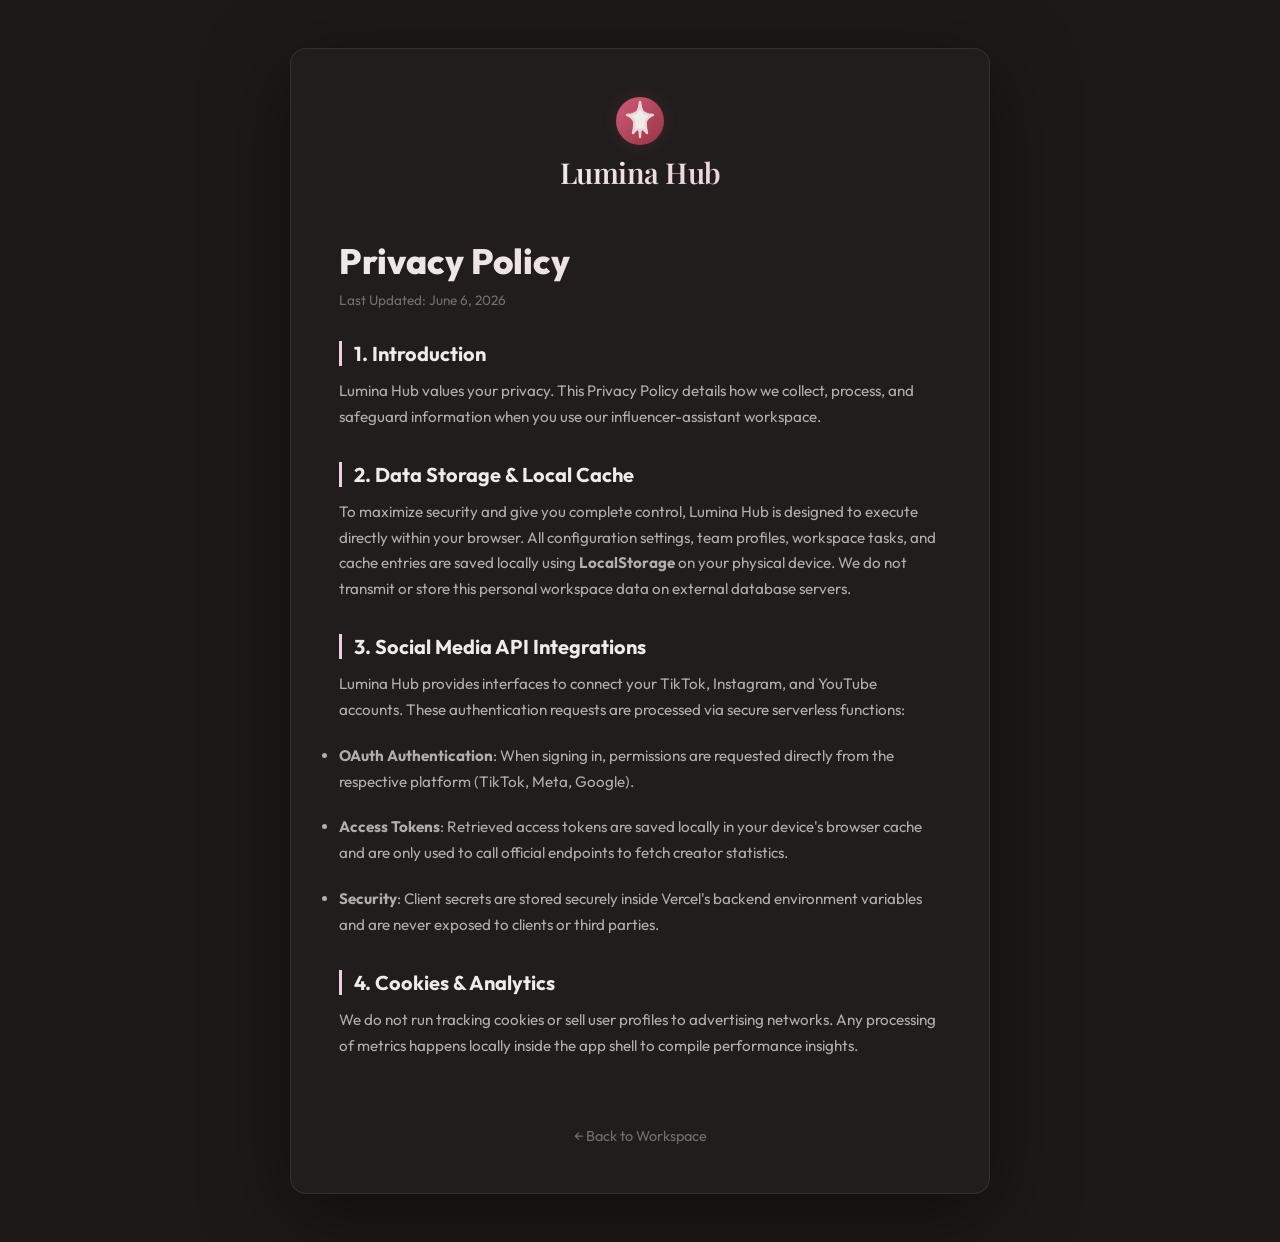
==== privacy.html @ af42b3f9 "Convert Privacy Policy and Terms of Service into separate web pages (privacy.html and terms.html)" ====
<!DOCTYPE html>
<html lang="en">
<head>
  <meta charset="UTF-8">
  <meta name="viewport" content="width=device-width, initial-scale=1.0">
  <title>Privacy Policy - Lumina Hub</title>
  <link rel="stylesheet" href="css/style.css">
  <link href="https://fonts.googleapis.com/css2?family=Outfit:wght@300;400;500;600;700;800&family=Playfair+Display:ital,wght@0,600;1,400&display=swap" rel="stylesheet">
  <style>
    body {
      background: #1e1919;
      color: #efebe7;
      min-height: 100vh;
      display: flex;
      flex-direction: column;
      align-items: center;
      padding: 3rem 1.5rem;
      font-family: 'Outfit', sans-serif;
    }
    .page-container {
      width: 100%;
      max-width: 700px;
      background: rgba(255, 255, 255, 0.02);
      border: 1px solid var(--cradle-pink-low);
      border-radius: var(--border-radius-lg);
      padding: 3rem;
      box-shadow: 0 20px 80px rgba(0,0,0,0.5);
    }
    .logo-header {
      text-align: center;
      margin-bottom: 3rem;
      display: flex;
      flex-direction: column;
      align-items: center;
      gap: 0.5rem;
    }
    .logo-icon {
      width: 48px;
      height: 48px;
    }
    .logo-text {
      font-family: 'Playfair Display', serif;
      font-size: 1.8rem;
      font-weight: 600;
      color: var(--white-alyssum);
    }
    h1 {
      font-size: 2.2rem;
      font-weight: 800;
      margin-bottom: 0.5rem;
      background: linear-gradient(135deg, var(--white-alyssum), var(--cradle-pink));
      -webkit-background-clip: text;
      -webkit-text-fill-color: transparent;
    }
    .last-updated {
      font-size: 0.85rem;
      color: var(--text-muted);
      margin-bottom: 2rem;
    }
    h2 {
      font-size: 1.25rem;
      color: var(--white-alyssum);
      margin-top: 2rem;
      margin-bottom: 0.75rem;
      font-weight: 700;
      border-left: 3px solid var(--cradle-pink);
      padding-left: 0.75rem;
    }
    p, li {
      font-size: 0.95rem;
      color: var(--text-secondary);
      line-height: 1.7;
      margin-bottom: 1.25rem;
    }
    a {
      color: var(--cradle-pink);
      text-decoration: none;
      transition: opacity 0.2s;
    }
    a:hover {
      opacity: 0.8;
    }
    .back-btn {
      display: inline-flex;
      align-items: center;
      gap: 0.5rem;
      margin-top: 3rem;
      font-size: 0.9rem;
      color: var(--text-muted);
      cursor: pointer;
    }
  </style>
</head>
<body>

  <div class="page-container">
    <div class="logo-header">
      <div class="logo-icon">
        <svg viewBox="0 0 24 24" fill="none" stroke="var(--cradle-pink)" stroke-width="1.2" stroke-linecap="round" stroke-linejoin="round" xmlns="http://www.w3.org/2000/svg" style="width:100%; height:100%;">
          <path d="M 12,2.5 C 12.5,7 13,8.5 18.5,9 C 14,11 14.5,13 15.5,18 C 13,15 12,15.5 12,20 C 12,15.5 11,15 8.5,18 C 9.5,13 10,11 5.5,9 C 11,8.5 11.5,7 12,2.5 Z" />
        </svg>
      </div>
      <div class="logo-text">Lumina Hub</div>
    </div>

    <h1>Privacy Policy</h1>
    <div class="last-updated">Last Updated: June 6, 2026</div>

    <h2>1. Introduction</h2>
    <p>Lumina Hub values your privacy. This Privacy Policy details how we collect, process, and safeguard information when you use our influencer-assistant workspace.</p>

    <h2>2. Data Storage & Local Cache</h2>
    <p>To maximize security and give you complete control, Lumina Hub is designed to execute directly within your browser. All configuration settings, team profiles, workspace tasks, and cache entries are saved locally using <strong>LocalStorage</strong> on your physical device. We do not transmit or store this personal workspace data on external database servers.</p>

    <h2>3. Social Media API Integrations</h2>
    <p>Lumina Hub provides interfaces to connect your TikTok, Instagram, and YouTube accounts. These authentication requests are processed via secure serverless functions:
      <ul>
        <li><strong>OAuth Authentication</strong>: When signing in, permissions are requested directly from the respective platform (TikTok, Meta, Google).</li>
        <li><strong>Access Tokens</strong>: Retrieved access tokens are saved locally in your device's browser cache and are only used to call official endpoints to fetch creator statistics.</li>
        <li><strong>Security</strong>: Client secrets are stored securely inside Vercel's backend environment variables and are never exposed to clients or third parties.</li>
      </ul>
    </p>

    <h2>4. Cookies & Analytics</h2>
    <p>We do not run tracking cookies or sell user profiles to advertising networks. Any processing of metrics happens locally inside the app shell to compile performance insights.</p>

    <div style="text-align: center;">
      <a href="index.html" class="back-btn">
        ← Back to Workspace
      </a>
    </div>
  </div>

</body>
</html>
---- css/style.css ----
/* Lumina Hub Premium Styling */
@import url('https://fonts.googleapis.com/css2?family=Outfit:wght@300;400;500;600;700;800&display=swap');

:root {
  /* Pantone Color Palette */
  --bg-dark: #2c201e;         /* Deeper version of Java for primary background */
  --bg-card: rgba(67, 51, 49, 0.45); /* Java base with opacity for glassmorphism */
  --java-solid: #433331;      /* Java solid */
  --fruit-dove: #CF5C78;      /* Vibrant rose pink */
  --deep-claret: #973443;     /* Deep wine red */
  --cradle-pink: #EDD0DD;     /* Soft pale pink */
  --white-alyssum: #EFEBE7;   /* Warm off-white */
  
  /* Semi-transparent variations */
  --fruit-dove-glow: rgba(207, 92, 120, 0.15);
  --deep-claret-glow: rgba(151, 52, 67, 0.25);
  --cradle-pink-low: rgba(237, 208, 221, 0.1);
  --cradle-pink-mid: rgba(237, 208, 221, 0.25);
  
  /* Text colors */
  --text-primary: #EFEBE7;
  --text-secondary: rgba(239, 235, 231, 0.7);
  --text-muted: rgba(239, 235, 231, 0.4);
  
  /* Layout */
  --sidebar-width: 260px;
  --border-radius-lg: 16px;
  --border-radius-md: 12px;
  --border-radius-sm: 8px;
  --transition-smooth: all 0.3s cubic-bezier(0.4, 0, 0.2, 1);
}

* {
  box-sizing: border-box;
  margin: 0;
  padding: 0;
  font-family: 'Outfit', sans-serif;
  scrollbar-width: thin;
  scrollbar-color: var(--deep-claret) var(--java-solid);
}

/* Custom scrollbar for Webkit */
::-webkit-scrollbar {
  width: 8px;
  height: 8px;
}
::-webkit-scrollbar-track {
  background: var(--bg-dark);
}
::-webkit-scrollbar-thumb {
  background: var(--deep-claret);
  border-radius: 4px;
}
::-webkit-scrollbar-thumb:hover {
  background: var(--fruit-dove);
}

body {
  background-color: var(--bg-dark);
  background-image: 
    radial-gradient(at 0% 0%, rgba(207, 92, 120, 0.15) 0px, transparent 50%),
    radial-gradient(at 100% 100%, rgba(151, 52, 67, 0.15) 0px, transparent 50%);
  background-attachment: fixed;
  color: var(--text-primary);
  min-height: 100vh;
  display: flex;
  overflow-x: hidden;
}

/* App Wrapper */
.app-container {
  display: flex;
  width: 100%;
  min-height: 100vh;
}

/* Sidebar Styling */
.sidebar {
  width: var(--sidebar-width);
  background: rgba(44, 32, 30, 0.85);
  backdrop-filter: blur(20px);
  border-right: 1px solid var(--cradle-pink-low);
  padding: 2rem 1.5rem;
  display: flex;
  flex-direction: column;
  position: fixed;
  height: 100vh;
  z-index: 100;
}

.logo-container {
  display: flex;
  align-items: center;
  gap: 0.75rem;
  margin-bottom: 3rem;
}

.logo-icon {
  width: 40px;
  height: 40px;
  background: linear-gradient(135deg, var(--fruit-dove), var(--deep-claret));
  border-radius: 50%;
  display: flex;
  align-items: center;
  justify-content: center;
  box-shadow: 0 0 15px var(--fruit-dove-glow);
}

.logo-icon svg {
  fill: var(--white-alyssum);
  width: 20px;
  height: 20px;
}

.logo-text {
  font-size: 1.5rem;
  font-weight: 800;
  letter-spacing: -0.5px;
  background: linear-gradient(135deg, var(--white-alyssum), var(--cradle-pink));
  -webkit-background-clip: text;
  -webkit-text-fill-color: transparent;
}

.nav-menu {
  list-style: none;
  display: flex;
  flex-direction: column;
  gap: 0.5rem;
  flex-grow: 1;
}

.nav-item button {
  width: 100%;
  background: none;
  border: none;
  color: var(--text-secondary);
  padding: 0.85rem 1rem;
  border-radius: var(--border-radius-md);
  cursor: pointer;
  display: flex;
  align-items: center;
  gap: 1rem;
  font-size: 1rem;
  font-weight: 500;
  transition: var(--transition-smooth);
  text-align: left;
}

.nav-item button svg {
  width: 20px;
  height: 20px;
  stroke: var(--text-secondary);
  fill: none;
  stroke-width: 2;
  transition: var(--transition-smooth);
}

.nav-item.active button,
.nav-item button:hover {
  color: var(--text-primary);
  background: rgba(237, 208, 221, 0.08);
}

.nav-item.active button {
  background: linear-gradient(90deg, rgba(207, 92, 120, 0.15) 0%, rgba(151, 52, 67, 0.1) 100%);
  border-left: 3px solid var(--fruit-dove);
}

.nav-item.active button svg {
  stroke: var(--fruit-dove);
  filter: drop-shadow(0 0 4px var(--fruit-dove));
}

.user-profile {
  margin-top: auto;
  display: flex;
  align-items: center;
  gap: 0.75rem;
  padding-top: 1.5rem;
  border-top: 1px solid var(--cradle-pink-low);
}

.user-avatar {
  width: 44px;
  height: 44px;
  border-radius: 50%;
  background: linear-gradient(135deg, var(--cradle-pink), var(--fruit-dove));
  display: flex;
  align-items: center;
  justify-content: center;
  font-weight: 700;
  color: var(--java-solid);
  font-size: 1.1rem;
  border: 2px solid rgba(239, 235, 231, 0.2);
}

.user-info {
  display: flex;
  flex-direction: column;
}

.user-name {
  font-size: 0.95rem;
  font-weight: 600;
}

.user-role {
  font-size: 0.75rem;
  color: var(--text-muted);
}

/* Main Content Area */
.main-content {
  margin-left: var(--sidebar-width);
  padding: 2.5rem;
  flex-grow: 1;
  min-height: 100vh;
  width: calc(100% - var(--sidebar-width));
}

/* Page Headers */
.page-header {
  display: flex;
  justify-content: space-between;
  align-items: center;
  margin-bottom: 2rem;
  animation: fadeIn 0.5s ease-out;
}

.header-title h1 {
  font-size: 2.2rem;
  font-weight: 800;
  margin-bottom: 0.25rem;
  background: linear-gradient(135deg, var(--white-alyssum) 30%, var(--cradle-pink) 100%);
  -webkit-background-clip: text;
  -webkit-text-fill-color: transparent;
}

.header-title p {
  color: var(--text-secondary);
  font-size: 0.95rem;
}

.header-actions {
  display: flex;
  gap: 0.75rem;
}

/* Buttons */
.btn {
  padding: 0.75rem 1.25rem;
  border-radius: var(--border-radius-md);
  font-size: 0.95rem;
  font-weight: 600;
  cursor: pointer;
  transition: var(--transition-smooth);
  display: flex;
  align-items: center;
  gap: 0.5rem;
  border: none;
}

.btn-primary {
  background: linear-gradient(135deg, var(--fruit-dove), var(--deep-claret));
  color: var(--white-alyssum);
  box-shadow: 0 4px 15px rgba(151, 52, 67, 0.3);
}

.btn-primary:hover {
  transform: translateY(-2px);
  box-shadow: 0 6px 20px rgba(207, 92, 120, 0.4);
}

.btn-secondary {
  background: rgba(239, 235, 231, 0.08);
  color: var(--text-primary);
  border: 1px solid var(--cradle-pink-low);
}

.btn-secondary:hover {
  background: rgba(239, 235, 231, 0.15);
}

.btn-outline {
  background: transparent;
  border: 1px solid var(--fruit-dove);
  color: var(--fruit-dove);
}

.btn-outline:hover {
  background: var(--fruit-dove-glow);
}

/* Glassmorphic Panel Cards */
.card {
  background: var(--bg-card);
  backdrop-filter: blur(16px);
  border: 1px solid var(--cradle-pink-low);
  border-radius: var(--border-radius-lg);
  padding: 1.5rem;
  box-shadow: 0 8px 32px 0 rgba(0, 0, 0, 0.25);
  transition: var(--transition-smooth);
}

.card:hover {
  border-color: var(--cradle-pink-mid);
  transform: translateY(-2px);
}

/* Dashboard Grid Layout */
.dashboard-grid {
  display: grid;
  grid-template-columns: repeat(3, 1fr);
  gap: 1.5rem;
  margin-bottom: 2rem;
}

.dashboard-card-wide {
  grid-column: span 2;
}

.dashboard-card-full {
  grid-column: span 3;
}

/* KPI Widgets */
.kpi-row {
  display: grid;
  grid-template-columns: repeat(4, 1fr);
  gap: 1.25rem;
  margin-bottom: 2rem;
}

.kpi-card {
  background: var(--bg-card);
  border: 1px solid var(--cradle-pink-low);
  border-radius: var(--border-radius-md);
  padding: 1.25rem;
  display: flex;
  flex-direction: column;
  gap: 0.5rem;
}

.kpi-title {
  font-size: 0.85rem;
  color: var(--text-secondary);
  font-weight: 500;
  text-transform: uppercase;
  letter-spacing: 0.5px;
}

.kpi-value {
  font-size: 1.8rem;
  font-weight: 700;
  color: var(--white-alyssum);
}

.kpi-change {
  font-size: 0.8rem;
  display: flex;
  align-items: center;
  gap: 0.25rem;
}

.kpi-change.positive {
  color: #5cf5be;
}

.kpi-change.neutral {
  color: var(--cradle-pink);
}

/* Reminders Widget */
.reminders-list {
  display: flex;
  flex-direction: column;
  gap: 0.75rem;
}

.reminder-item {
  display: flex;
  align-items: flex-start;
  gap: 0.75rem;
  padding: 0.75rem;
  border-radius: var(--border-radius-sm);
  background: rgba(239, 235, 231, 0.03);
  border-left: 3px solid var(--fruit-dove);
  transition: var(--transition-smooth);
}

.reminder-item.completed {
  opacity: 0.5;
  border-left-color: var(--text-muted);
  text-decoration: line-through;
}

.reminder-checkbox {
  margin-top: 3px;
  cursor: pointer;
  accent-color: var(--fruit-dove);
  width: 16px;
  height: 16px;
}

.reminder-content {
  flex-grow: 1;
}

.reminder-text {
  font-size: 0.9rem;
  font-weight: 500;
}

.reminder-meta {
  font-size: 0.75rem;
  color: var(--text-muted);
  margin-top: 0.25rem;
  display: flex;
  justify-content: space-between;
}

.reminder-delete {
  background: none;
  border: none;
  cursor: pointer;
  opacity: 0;
  transition: var(--transition-smooth);
}

.reminder-item:hover .reminder-delete {
  opacity: 1;
}

.reminder-delete svg {
  width: 14px;
  height: 14px;
  stroke: var(--fruit-dove);
}

/* Kanban Board Styling */
.kanban-board {
  display: grid;
  grid-template-columns: repeat(3, 1fr);
  gap: 1.5rem;
  margin-top: 1rem;
}

.kanban-column {
  background: rgba(67, 51, 49, 0.2);
  border: 1px solid var(--cradle-pink-low);
  border-radius: var(--border-radius-lg);
  padding: 1.25rem;
  display: flex;
  flex-direction: column;
  gap: 1rem;
  min-height: 500px;
}

.column-header {
  display: flex;
  justify-content: space-between;
  align-items: center;
  padding-bottom: 0.75rem;
  border-bottom: 1px solid var(--cradle-pink-low);
}

.column-title {
  font-size: 1.1rem;
  font-weight: 700;
  display: flex;
  align-items: center;
  gap: 0.5rem;
}

.column-count {
  font-size: 0.8rem;
  padding: 0.2rem 0.5rem;
  border-radius: 20px;
  background: var(--cradle-pink-low);
  color: var(--cradle-pink);
}

.kanban-cards {
  display: flex;
  flex-direction: column;
  gap: 0.75rem;
  flex-grow: 1;
  overflow-y: auto;
}

.task-card {
  background: var(--bg-card);
  border: 1px solid var(--cradle-pink-low);
  border-radius: var(--border-radius-md);
  padding: 1rem;
  cursor: grab;
  transition: var(--transition-smooth);
}

.task-card:hover {
  border-color: var(--fruit-dove);
  box-shadow: 0 4px 12px rgba(207, 92, 120, 0.15);
}

.task-card:active {
  cursor: grabbing;
}

.task-tags {
  display: flex;
  gap: 0.4rem;
  margin-bottom: 0.5rem;
  flex-wrap: wrap;
}

.tag {
  font-size: 0.7rem;
  padding: 0.15rem 0.4rem;
  border-radius: 4px;
  font-weight: 600;
  text-transform: uppercase;
}

.tag-platform {
  background: var(--deep-claret-glow);
  color: var(--cradle-pink);
}

.tag-assignee {
  background: rgba(207, 92, 120, 0.15);
  color: var(--fruit-dove);
}

.task-title {
  font-size: 0.95rem;
  font-weight: 600;
  margin-bottom: 0.75rem;
  color: var(--white-alyssum);
}

.task-footer {
  display: flex;
  justify-content: space-between;
  align-items: center;
  font-size: 0.75rem;
  color: var(--text-muted);
}

.task-due {
  display: flex;
  align-items: center;
  gap: 0.25rem;
}

/* Modals & Forms */
.modal-overlay {
  position: fixed;
  top: 0;
  left: 0;
  width: 100%;
  height: 100%;
  background: rgba(0, 0, 0, 0.6);
  backdrop-filter: blur(8px);
  display: flex;
  justify-content: center;
  align-items: center;
  z-index: 10000;
  opacity: 0;
  pointer-events: none;
  transition: var(--transition-smooth);
}

.modal-overlay.active {
  opacity: 1;
  pointer-events: all;
}

.modal {
  background: #372826;
  border: 1px solid var(--cradle-pink-mid);
  border-radius: var(--border-radius-lg);
  padding: 2rem;
  width: 100%;
  max-width: 500px;
  box-shadow: 0 10px 40px rgba(0, 0, 0, 0.5);
  transform: translateY(20px);
  transition: var(--transition-smooth);
}

.modal-overlay.active .modal {
  transform: translateY(0);
}

.modal-header {
  display: flex;
  justify-content: space-between;
  align-items: center;
  margin-bottom: 1.5rem;
}

.modal-header h2 {
  font-size: 1.5rem;
  font-weight: 700;
}

.modal-close {
  background: none;
  border: none;
  cursor: pointer;
  color: var(--text-secondary);
}

.form-group {
  margin-bottom: 1.25rem;
}

.form-group label {
  display: block;
  font-size: 0.85rem;
  font-weight: 600;
  margin-bottom: 0.5rem;
  color: var(--text-secondary);
}

.form-control {
  width: 100%;
  background: rgba(239, 235, 231, 0.05);
  border: 1px solid var(--cradle-pink-low);
  border-radius: var(--border-radius-sm);
  padding: 0.75rem 1rem;
  color: var(--text-primary);
  font-size: 0.95rem;
  outline: none;
  transition: var(--transition-smooth);
}

.form-control:focus {
  border-color: var(--fruit-dove);
  box-shadow: 0 0 8px var(--fruit-dove-glow);
  background: rgba(239, 235, 231, 0.08);
}

.form-row {
  display: grid;
  grid-template-columns: 1fr 1fr;
  gap: 1rem;
}

/* AI Studio Styles */
.ai-studio-grid {
  display: grid;
  grid-template-columns: 1fr 1.2fr;
  gap: 2rem;
}

.ai-output-container {
  display: flex;
  flex-direction: column;
  height: 100%;
}

.ai-output-card {
  flex-grow: 1;
  background: rgba(44, 32, 30, 0.6);
  border: 1px dashed var(--cradle-pink-mid);
  border-radius: var(--border-radius-lg);
  padding: 1.5rem;
  min-height: 350px;
  position: relative;
  overflow-y: auto;
}

.ai-placeholder {
  position: absolute;
  top: 50%;
  left: 50%;
  transform: translate(-50%, -50%);
  text-align: center;
  color: var(--text-muted);
  display: flex;
  flex-direction: column;
  align-items: center;
  gap: 1rem;
}

.ai-placeholder svg {
  width: 48px;
  height: 48px;
  stroke: var(--text-muted);
}

.ai-result {
  white-space: pre-wrap;
  line-height: 1.6;
  font-size: 1rem;
}

.ai-actions {
  display: flex;
  gap: 0.75rem;
  margin-top: 1rem;
}

/* AI Sparkle Icon Animations */
@keyframes sparkle {
  0% { transform: scale(1); opacity: 0.8; }
  50% { transform: scale(1.1); opacity: 1; filter: drop-shadow(0 0 8px var(--fruit-dove)); }
  100% { transform: scale(1); opacity: 0.8; }
}

.sparkle-icon {
  animation: sparkle 2s infinite ease-in-out;
}

/* Engagement Insights Analytics styles */
.insight-trend-header {
  display: flex;
  justify-content: space-between;
  align-items: center;
  margin-bottom: 1.5rem;
}

.insights-grid {
  display: grid;
  grid-template-columns: 1fr 1fr;
  gap: 1.5rem;
}

.insight-card {
  padding: 1.25rem;
  border-radius: var(--border-radius-lg);
}

.insight-card-working {
  background: rgba(92, 245, 190, 0.05);
  border: 1px solid rgba(92, 245, 190, 0.2);
}

.insight-card-notworking {
  background: rgba(207, 92, 120, 0.05);
  border: 1px solid rgba(207, 92, 120, 0.2);
}

.insight-card-title {
  font-size: 1.05rem;
  font-weight: 700;
  display: flex;
  align-items: center;
  gap: 0.5rem;
  margin-bottom: 1rem;
}

.insight-card-working .insight-card-title {
  color: #5cf5be;
}

.insight-card-notworking .insight-card-title {
  color: var(--fruit-dove);
}

.insight-list {
  display: flex;
  flex-direction: column;
  gap: 0.75rem;
  list-style: none;
}

.insight-list li {
  font-size: 0.9rem;
  line-height: 1.5;
  display: flex;
  align-items: flex-start;
  gap: 0.5rem;
}

.insight-list li::before {
  content: "•";
  font-size: 1.2rem;
  line-height: 1;
}

.insight-card-working li::before {
  color: #5cf5be;
}

.insight-card-notworking li::before {
  color: var(--fruit-dove);
}

.analytics-list-table {
  width: 100%;
  border-collapse: collapse;
  margin-top: 1.5rem;
}

.analytics-list-table th, 
.analytics-list-table td {
  padding: 1rem;
  text-align: left;
  border-bottom: 1px solid var(--cradle-pink-low);
}

.analytics-list-table th {
  font-weight: 600;
  color: var(--text-secondary);
  font-size: 0.85rem;
  text-transform: uppercase;
}

.analytics-list-table tr:hover td {
  background: rgba(239, 235, 231, 0.02);
}

/* Post Planner & Calendar */
.planner-grid {
  display: grid;
  grid-template-columns: repeat(7, 1fr);
  gap: 0.5rem;
}

.calendar-day-header {
  text-align: center;
  font-weight: 600;
  font-size: 0.85rem;
  color: var(--text-muted);
  padding: 0.5rem 0;
}

.calendar-cell {
  background: rgba(67, 51, 49, 0.25);
  border: 1px solid var(--cradle-pink-low);
  border-radius: var(--border-radius-sm);
  min-height: 110px;
  padding: 0.5rem;
  display: flex;
  flex-direction: column;
  gap: 0.5rem;
  transition: var(--transition-smooth);
}

.calendar-cell.today {
  border-color: var(--fruit-dove);
  background: rgba(207, 92, 120, 0.05);
}

.calendar-date {
  font-size: 0.8rem;
  font-weight: 600;
  color: var(--text-muted);
}

.calendar-cell.today .calendar-date {
  color: var(--fruit-dove);
}

.calendar-posts {
  display: flex;
  flex-direction: column;
  gap: 0.35rem;
  overflow-y: auto;
  max-height: 80px;
}

.calendar-post-badge {
  font-size: 0.7rem;
  padding: 0.25rem 0.4rem;
  border-radius: 4px;
  background: var(--bg-card);
  border-left: 3px solid var(--fruit-dove);
  overflow: hidden;
  text-overflow: ellipsis;
  white-space: nowrap;
  cursor: pointer;
}

.calendar-post-badge.instagram {
  border-left-color: #e1306c;
}
.calendar-post-badge.tiktok {
  border-left-color: #00f2fe;
}
.calendar-post-badge.youtube {
  border-left-color: #ff0000;
}

/* Page Animations */
@keyframes fadeIn {
  from { opacity: 0; transform: translateY(10px); }
  to { opacity: 1; transform: translateY(0); }
}

.tab-pane {
  display: none;
}

.tab-pane.active {
  display: block;
  animation: fadeIn 0.4s cubic-bezier(0.4, 0, 0.2, 1);
}

/* Responsive Styling */
@media (max-width: 1024px) {
  .dashboard-grid {
    grid-template-columns: 1fr;
  }
  .dashboard-card-wide, .dashboard-card-full {
    grid-column: span 1;
  }
  .kpi-row {
    grid-template-columns: 1fr 1fr;
  }
  .ai-studio-grid {
    grid-template-columns: 1fr;
  }
}

@media (max-width: 768px) {
  .app-container {
    flex-direction: column;
  }
  .sidebar {
    width: 100%;
    height: auto;
    position: relative;
    border-right: none;
    border-bottom: 1px solid var(--cradle-pink-low);
    padding: 1rem;
  }
  .logo-container {
    margin-bottom: 1rem;
  }
  .nav-menu {
    flex-direction: row;
    overflow-x: auto;
    padding-bottom: 0.5rem;
  }
  .main-content {
    margin-left: 0;
    width: 100%;
    padding: 1.5rem;
  }
  .kanban-board {
    grid-template-columns: 1fr;
  }
}

@keyframes spin {
  0% { transform: rotate(0deg); }
  100% { transform: rotate(360deg); }
}

@keyframes pulse-glow {
  0% { transform: scale(1); opacity: 0.6; box-shadow: 0 0 0 0 rgba(207, 92, 120, 0.5); }
  50% { transform: scale(1.3); opacity: 1; box-shadow: 0 0 16px 4px rgba(207, 92, 120, 0.4); }
  100% { transform: scale(1); opacity: 0.6; box-shadow: 0 0 0 0 rgba(207, 92, 120, 0.5); }
}
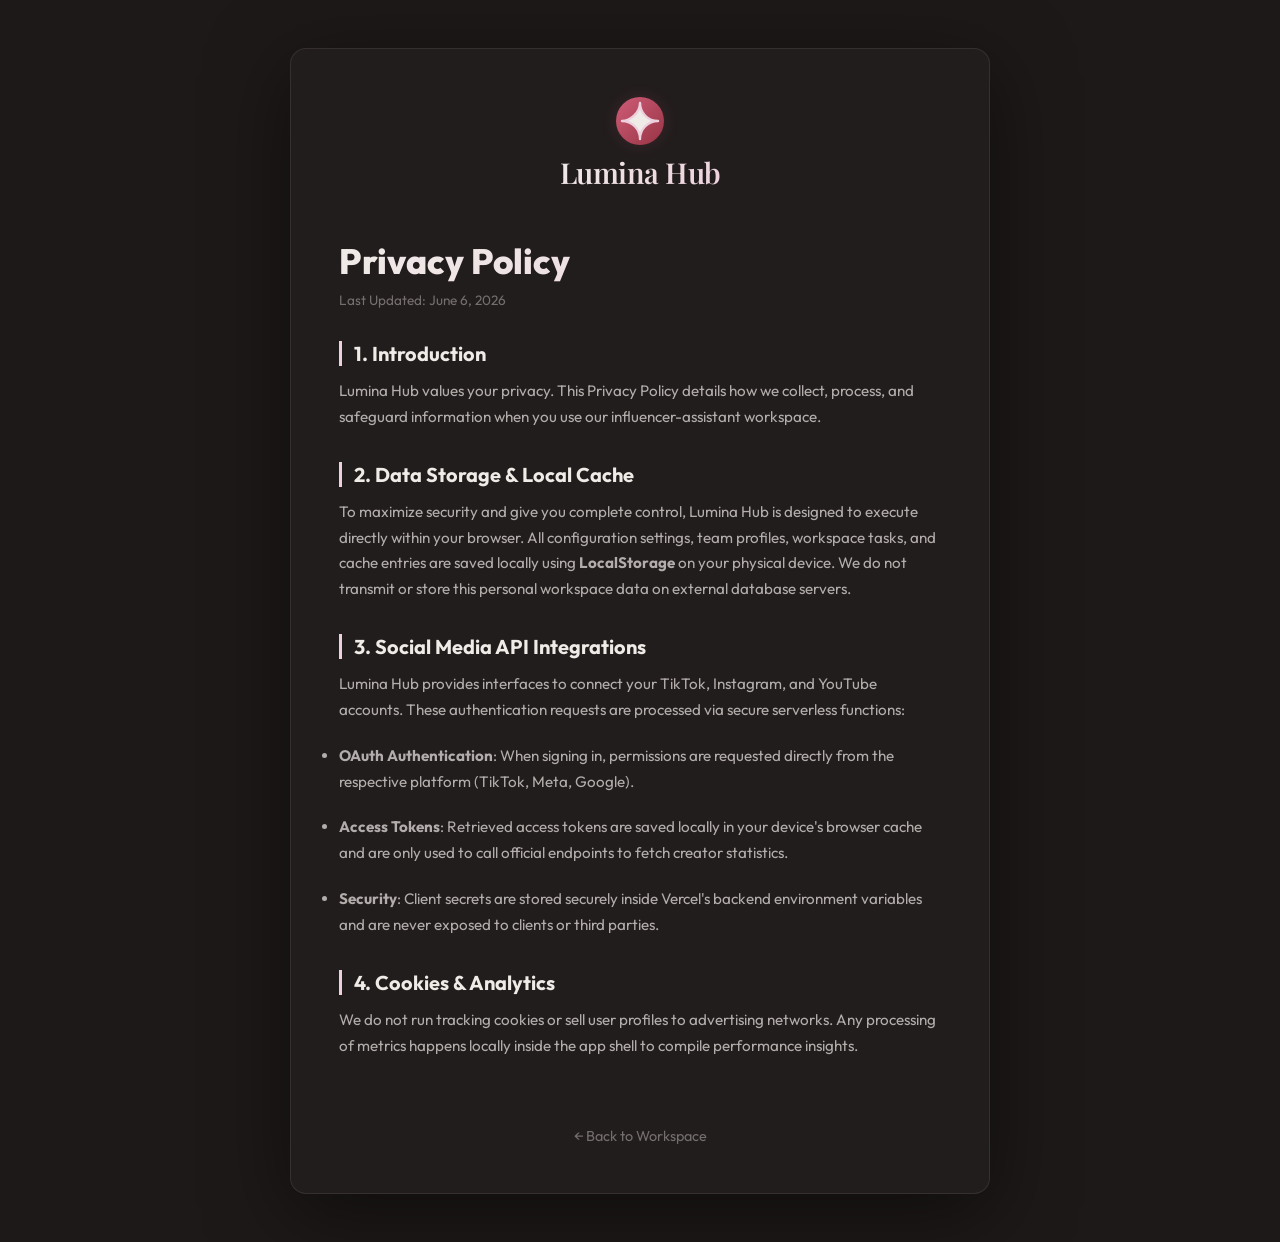
==== commit 2fe58e85: "Redesign logo icon to use elegant symmetric four-pointed sparkle star across all pages" ====
--- a/privacy.html
+++ b/privacy.html
@@ -4,6 +4,7 @@
   <meta charset="UTF-8">
   <meta name="viewport" content="width=device-width, initial-scale=1.0">
   <title>Privacy Policy - Lumina Hub</title>
+  <meta name="tiktok-developers-site-verification" content="lbtA1hVl3ewxZPmJU9Jnts95tngM623I">
   <link rel="stylesheet" href="css/style.css">
   <link href="https://fonts.googleapis.com/css2?family=Outfit:wght@300;400;500;600;700;800&family=Playfair+Display:ital,wght@0,600;1,400&display=swap" rel="stylesheet">
   <style>
@@ -97,7 +98,7 @@
     <div class="logo-header">
       <div class="logo-icon">
         <svg viewBox="0 0 24 24" fill="none" stroke="var(--cradle-pink)" stroke-width="1.2" stroke-linecap="round" stroke-linejoin="round" xmlns="http://www.w3.org/2000/svg" style="width:100%; height:100%;">
-          <path d="M 12,2.5 C 12.5,7 13,8.5 18.5,9 C 14,11 14.5,13 15.5,18 C 13,15 12,15.5 12,20 C 12,15.5 11,15 8.5,18 C 9.5,13 10,11 5.5,9 C 11,8.5 11.5,7 12,2.5 Z" />
+          <path d="M12 3c0 4.97 4.03 9 9 9-4.97 0-9 4.03-9 9 0-4.97-4.03-9-9-9 4.03 0 9-4.03 9-9z" />
         </svg>
       </div>
       <div class="logo-text">Lumina Hub</div>
